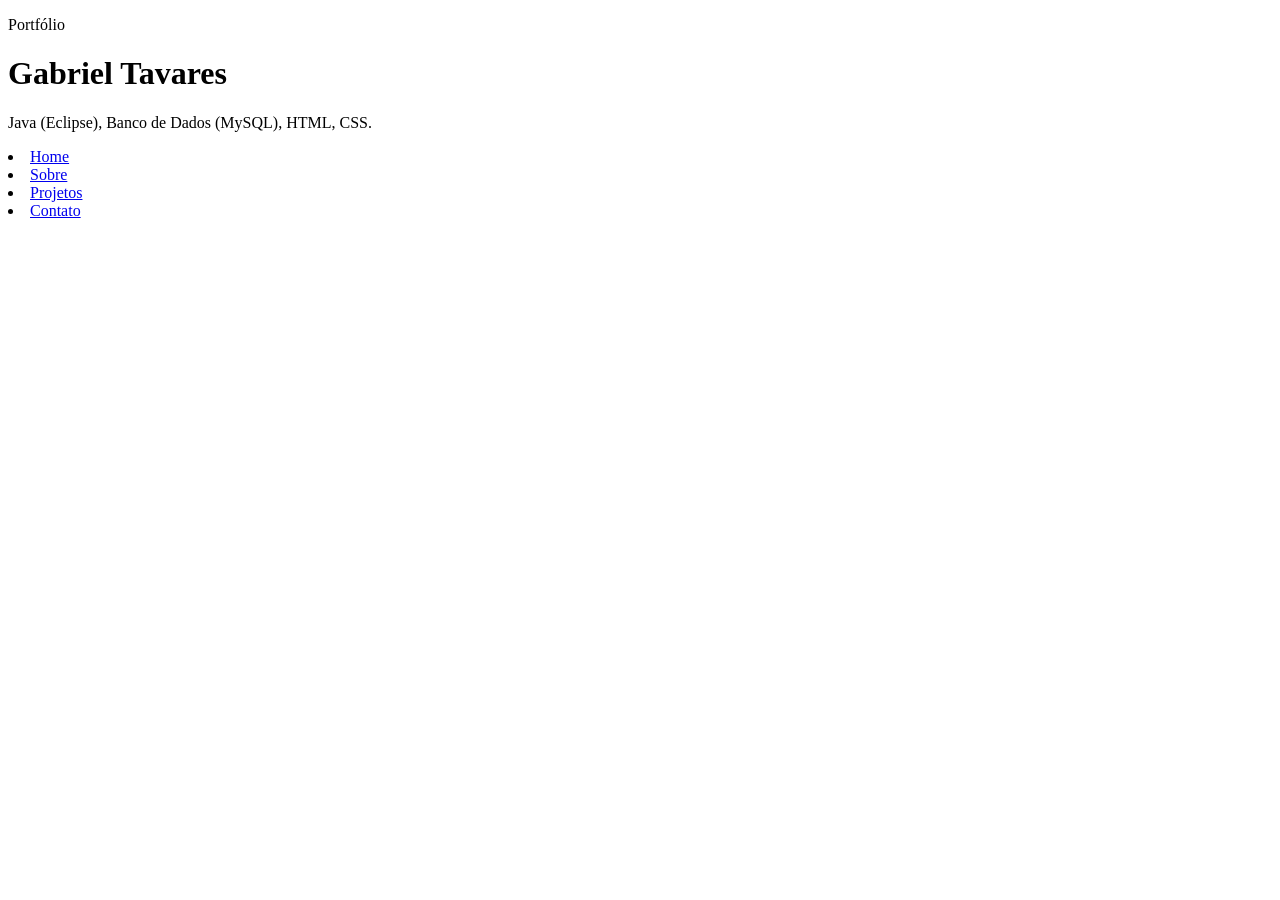
==== index.html @ 2318c3e5 "Criação da estrutura inicial do projeto de portfolio" ====
<!DOCTYPE html>
<html lang="pt-br">
<head>
    <meta charset="UTF-8">
    <meta name="viewport" content="width=device-width, initial-scale=1.0">
    <title>Gabriel Tavares | Portfólio</title>
    <link rel="stylesheet" href="./style/style.css">
</head>
<body>
    <header class="cabecalho">
        <div class="container">
            <p class="etiqueta">Portfólio</p>

            <h1>Gabriel Tavares</h1>

            <p class="subtitulo">
                Java (Eclipse), Banco de Dados (MySQL), HTML, CSS. 
            </p>

            <nav class="menuprincipal">
                <li><a class="menu-link" href="index.html">Home</a></li>
                <li><a class="menu-link" href="./pages/sobre.html">Sobre</a></li>
                <li><a class="menu-link" href="./pages/projetos.html">Projetos</a></li>
                <li><a class="menu-link" href="./pages/contato.html">Contato</a></li>
            </nav>

        </div>        
    </header>
    
</body>
</html>
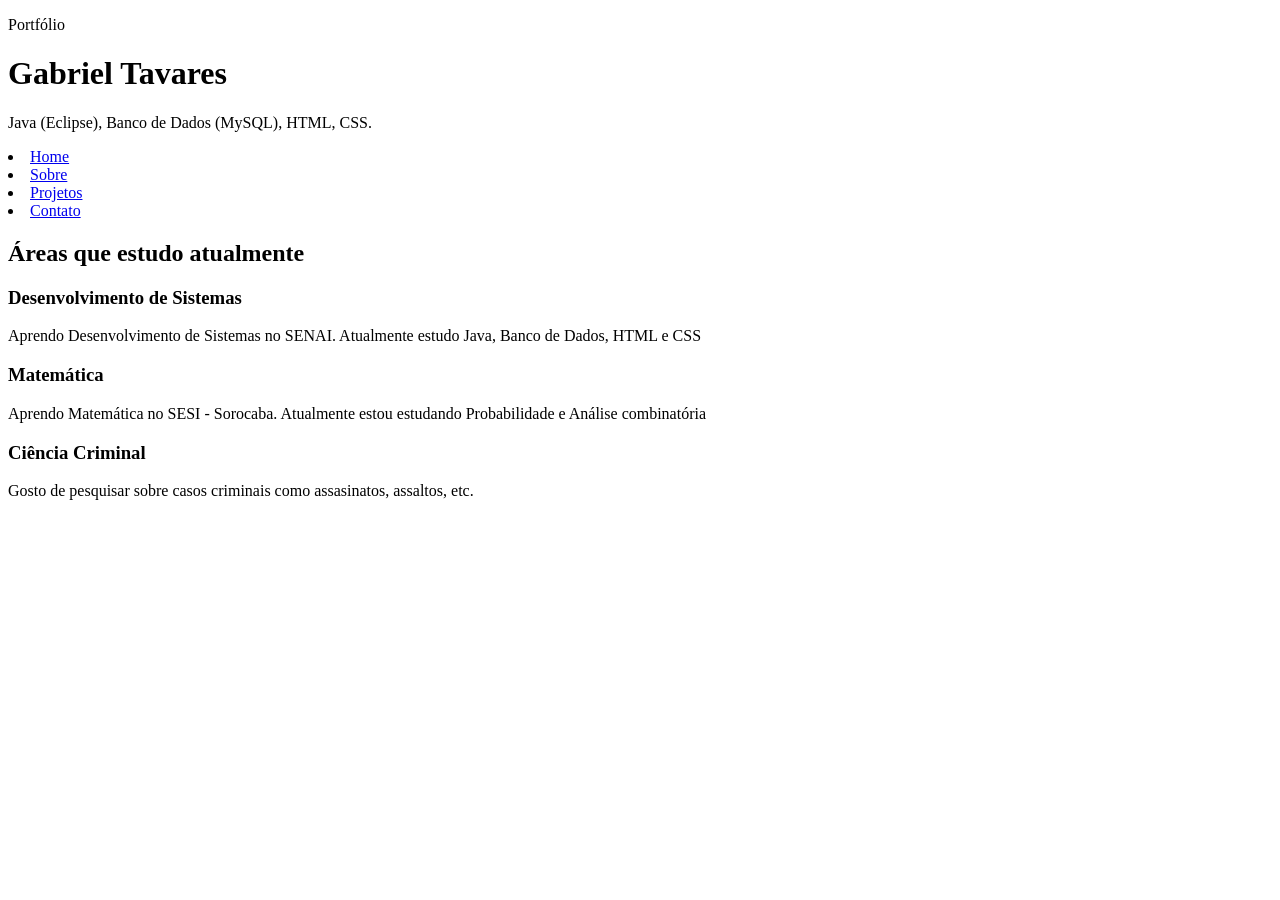
==== commit 70512eb7: "Atualizada a página inicial do projeto" ====
--- a/index.html
+++ b/index.html
@@ -5,6 +5,7 @@
     <meta name="viewport" content="width=device-width, initial-scale=1.0">
     <title>Gabriel Tavares | Portfólio</title>
     <link rel="stylesheet" href="./style/style.css">
+
 </head>
 <body>
     <header class="cabecalho">
@@ -26,6 +27,29 @@
 
         </div>        
     </header>
+    <main>
+        <section class="secao">
+            <div class="container">
+                <h2 class="titulo-secao">Áreas que estudo atualmente</h2>
+
+                <div class="grade-cards">
+                    <article class="card">
+                        <h3>Desenvolvimento de Sistemas</h3>
+                        <p>Aprendo Desenvolvimento de Sistemas no SENAI. Atualmente estudo Java, Banco de Dados, HTML e CSS</p>
+                    </article>
+                    <article class="card">
+                       <h3>Matemática</h3>
+                       <p>Aprendo Matemática no SESI - Sorocaba. Atualmente estou estudando Probabilidade e Análise combinatória</p>
+                    </article>
+                    <article class="card">
+                        <h3>Ciência Criminal</h3>
+                        <p>Gosto de pesquisar sobre casos criminais como assasinatos, assaltos, etc.</p>
+                    </article>
+                </div>
+
+            </div>
+        </section>
+    </main>
     
 </body>
 </html>
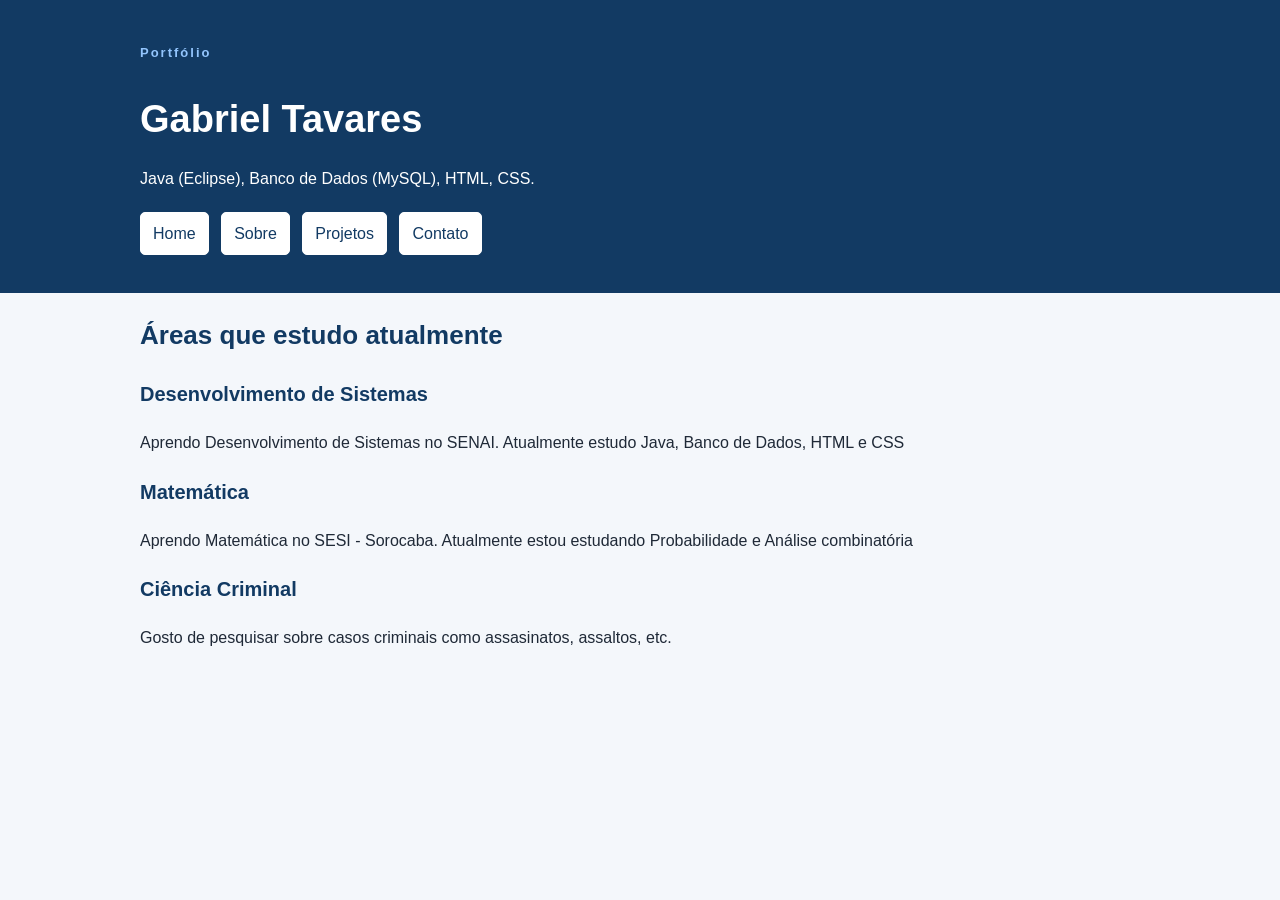
==== commit 2fec2714: "Estilização do header" ====
--- a/index.html
+++ b/index.html
@@ -19,10 +19,12 @@
             </p>
 
             <nav class="menuprincipal">
-                <li><a class="menu-link" href="index.html">Home</a></li>
-                <li><a class="menu-link" href="./pages/sobre.html">Sobre</a></li>
-                <li><a class="menu-link" href="./pages/projetos.html">Projetos</a></li>
-                <li><a class="menu-link" href="./pages/contato.html">Contato</a></li>
+                <ul class="menu-lista">
+                    <li><a class="menu-link" href="index.html">Home</a></li>
+                    <li><a class="menu-link" href="./pages/sobre.html">Sobre</a></li>
+                    <li><a class="menu-link" href="./pages/projetos.html">Projetos</a></li>
+                    <li><a class="menu-link" href="./pages/contato.html">Contato</a></li>
+                </ul>
             </nav>
 
         </div>        
--- a/style/style.css
+++ b/style/style.css
@@ -0,0 +1,94 @@
+*{
+    box-sizing: border-box;
+}
+
+body{
+    margin: 0;
+
+    background-color: #f4f7fB;
+    color: #1f2937;
+
+    font-family: Arial, Helvetica, sans-serif;
+    font-size: 16px;
+    line-height: 1.6;
+}
+
+h1, h2, h3{
+    color: #123a63;
+}
+
+h1{
+    font-size: 38px;
+    margin-bottom: 10px;
+}
+
+h2{
+    font-size: 26px;
+}
+
+h3{
+    font-size: 20px;
+}
+
+a{
+    color: #1d4ed8;
+}
+
+.container{
+    width: 90%;
+    max-width: 1000px;
+    margin: 0 auto;
+}
+
+.cabecalho{
+    background-color: #123a63;
+    color: white;
+
+    padding: 30px 0;
+}
+
+.cabecalho h1{
+    color: white;
+}
+
+.etiqueta{
+    margin-bottom: 5px;
+    color: #93c5fd;
+    font-size: 13px;
+    font-weight: bold;
+    letter-spacing: 2px;
+}
+
+.subtitulo{
+    max-width: 700px;
+}
+
+
+.menu-lista{
+    margin: 20px 0 0;
+    padding: 0;
+
+    list-style: none;
+}
+
+.menu-lista li{
+    display: inline-block;
+
+    margin-right: 8px;
+    margin-bottom: 8px;
+}
+
+.menu-link {
+    display: inline-block;
+
+    padding: 8px 12px;
+
+    background-color: #fff;
+    color: #123a63;
+
+    border: 1px solid #fff;
+    border-radius: 5px;
+
+    text-decoration: none;
+}
+
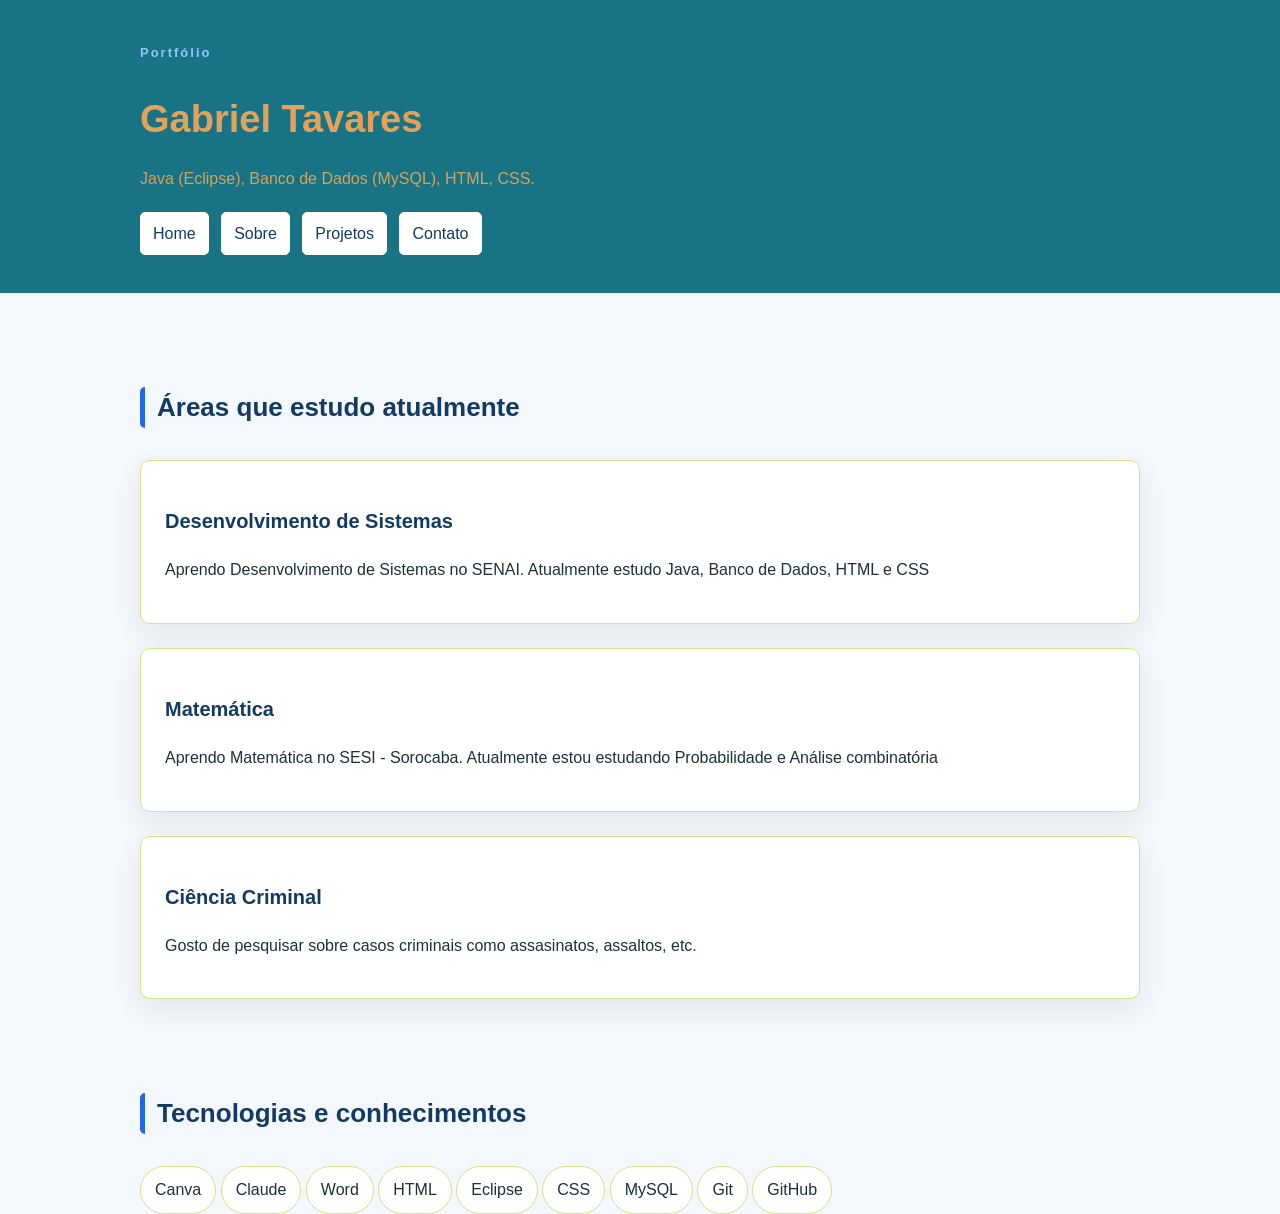
==== commit 28eae14f: "Atualização e estilização do conteúdo da página" ====
--- a/index.html
+++ b/index.html
@@ -51,6 +51,23 @@
 
             </div>
         </section>
+        <section class="secao-tecnologias">
+            <div class="container">
+                <h2 class="titulo-secao">Tecnologias e conhecimentos</h2>
+                <ul class="lista-tecnologias">
+                    <li>Canva</li>
+                    <li>Claude</li>
+                    <li>Word</li>
+                    <li>HTML</li>
+                    <li>Eclipse</li>
+                    <li>CSS</li>
+                    <li>MySQL</li>
+                    <li>Git</li>
+                    <li>GitHub</li>
+                </ul>
+            </div>
+
+        </section>
     </main>
     
 </body>
--- a/style/style.css
+++ b/style/style.css
@@ -6,7 +6,7 @@
     margin: 0;
 
     background-color: #f4f7fB;
-    color: #1f2937;
+    color: #1f3037;
 
     font-family: Arial, Helvetica, sans-serif;
     font-size: 16px;
@@ -41,14 +41,14 @@
 }
 
 .cabecalho{
-    background-color: #123a63;
-    color: white;
+    background-color: #187485;
+    color: rgb(213, 162, 91);
 
     padding: 30px 0;
 }
 
 .cabecalho h1{
-    color: white;
+    color: rgb(228, 161, 89);
 }
 
 .etiqueta{
@@ -92,3 +92,42 @@
     text-decoration: none;
 }
 
+.secao{
+    padding: 72px 0; 
+}
+
+.titulo-secao{
+    margin-bottom: 32px;
+    padding-left: 12px;
+
+    border-left: 5px solid #2563eb;
+    border-radius: 5px;
+}
+
+.grade-cards{
+    display: grid;
+    gap: 24px;
+}
+
+.card{
+    padding: 24px;
+    background-color: #fff;
+    border: 1px solid #d8e08e;
+    border-radius: 10px;
+    box-shadow: 0 10px 30px rgba(20, 45, 70, 0.08);
+}
+
+.lista-tecnologias{
+    gap: 12px;
+    list-style: none;
+    padding: 0;
+    margin: 0;
+}
+
+.lista-tecnologias li{
+    padding: 10px 14px;
+    background-color: #fff;
+    display: inline-block;
+    border: 1px solid #d8e08e;
+    border-radius: 55px;
+}
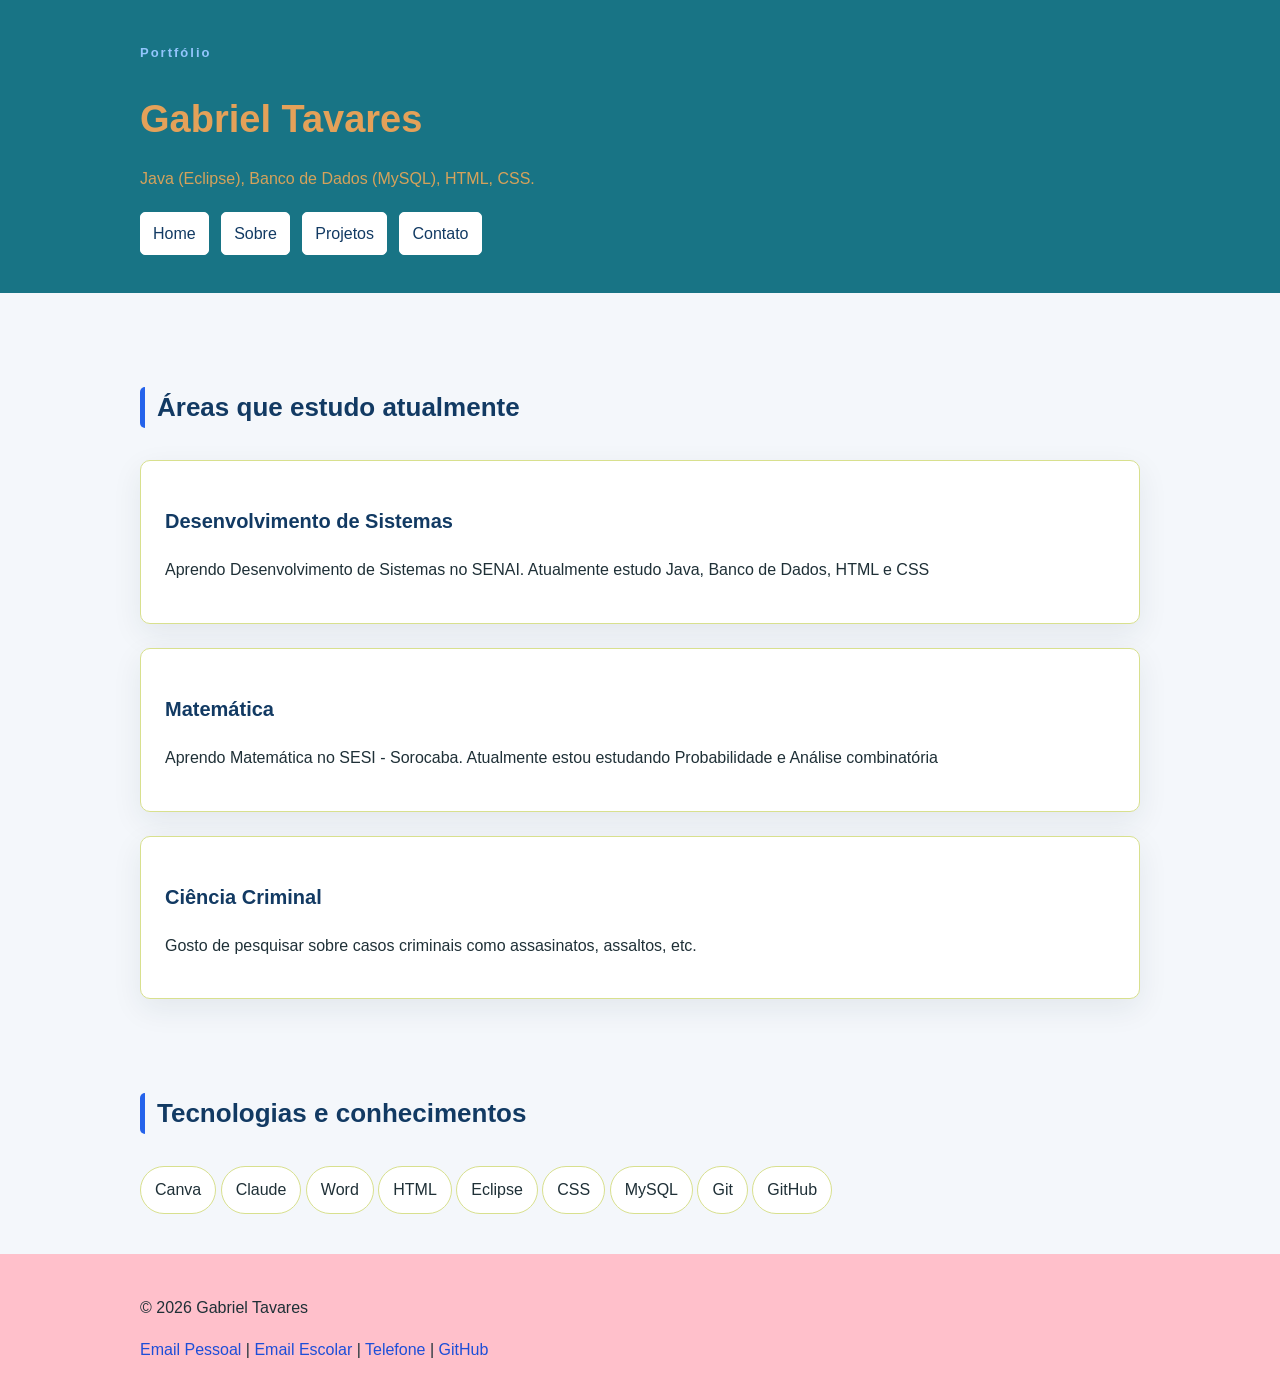
==== commit 049db10c: "Adição e estilização do footer" ====
--- a/index.html
+++ b/index.html
@@ -69,6 +69,22 @@
 
         </section>
     </main>
+
+    <footer class="rodape">
+        <div class="container">
+            <p>&copy; 2026 Gabriel Tavares</p>
+
+            <address>
+                <a href="mailto: biel.wellichan@gmail.com">Email Pessoal</a>
+                <span> | </span>
+                <a href="mailto: gabriel.wellichan@portalsesisp.org.br">Email Escolar</a>
+                <span> | </span>
+                <a href="tel:+5515998261009">Telefone</a>
+                <span> | </span>
+                <a href="https://github.com/bielwellichan-debug" target="_blank">GitHub</a>
+            </address>
+        </div>
+    </footer>
     
 </body>
 </html>
--- a/style/style.css
+++ b/style/style.css
@@ -130,4 +130,20 @@
     display: inline-block;
     border: 1px solid #d8e08e;
     border-radius: 55px;
+}
+
+.rodape{
+    margin-top: 40px;
+    padding: 25px;
+    background-color:pink;
+
+    text-decoration: center;
+}
+
+.rodape address{
+    font-style: normal;
+}
+
+.rodape a{
+    text-decoration: none;
 }
